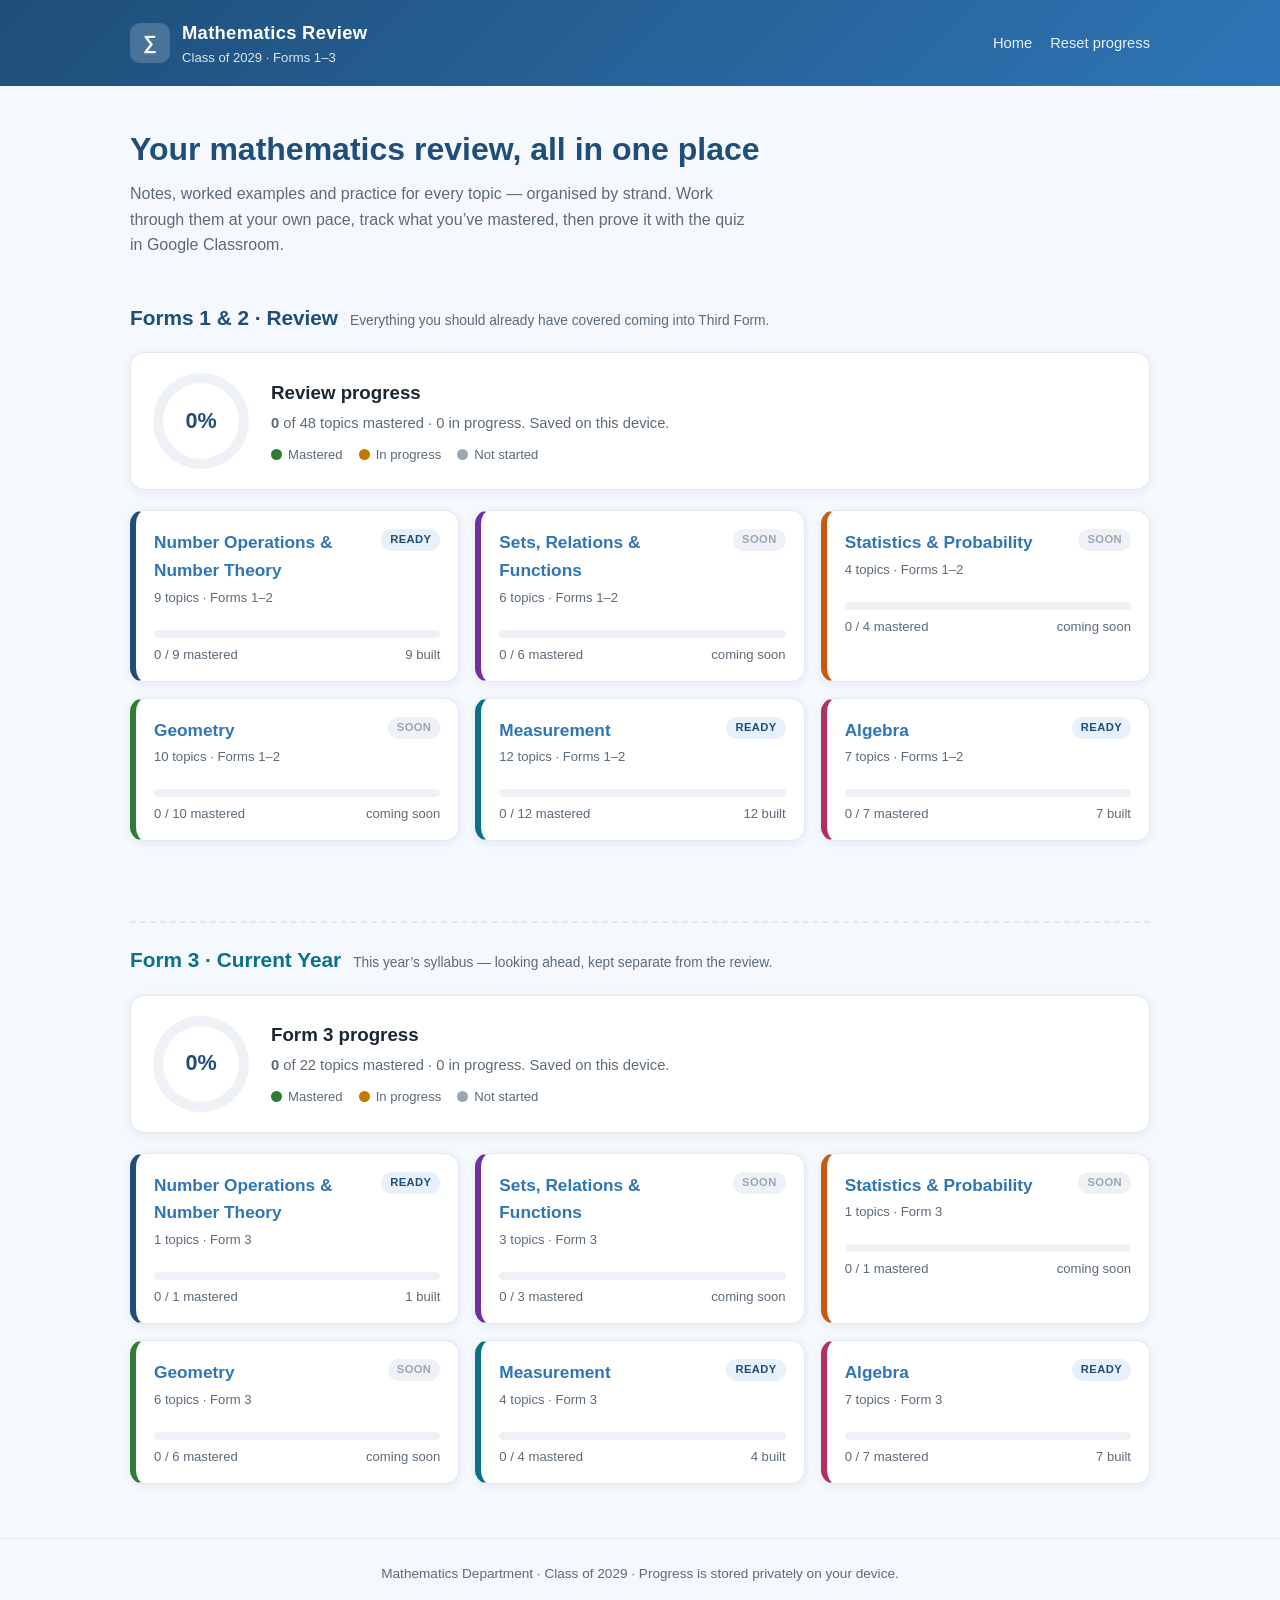
==== index.html @ c3cb2a72 "Add the Measurement strand (16 topics, Forms 1-3) Measurement is now fully authored: notes, worked e" ====
<!doctype html>
<html lang="en">
<head>
<meta charset="utf-8">
<meta name="viewport" content="width=device-width, initial-scale=1">
<title>Mathematics Review · Class of 2029</title>
<link rel="stylesheet" href="assets/style.css">
</head>
<body>
<header class="site"><div class="wrap">
  <div class="brand"><div class="logo">∑</div>
    <div><b>Mathematics Review</b><span>Class of 2029 · Forms 1–3</span></div></div>
  <nav><a href="index.html">Home</a><a href="#" onclick="Progress.reset();return false;">Reset progress</a></nav>
</div></header>

<div class="wrap">
  <section class="hero">
    <h1>Your mathematics review, all in one place</h1>
    <p>Notes, worked examples and practice for every topic — organised by strand. Work through them at your
       own pace, track what you’ve mastered, then prove it with the quiz in Google Classroom.</p>
  </section>

  <section class="group">
    <div class="grouphead"><h2>Forms 1 &amp; 2 · Review</h2>
      <span class="groupnote">Everything you should already have covered coming into Third Form.</span></div>
    <div class="overall">
      <div class="ring" id="ring-12"><b>0%</b></div>
      <div class="meta" id="meta-12"></div>
    </div>
    <div class="grid" id="grid-12"></div>
  </section>

  <section class="group form3">
    <div class="grouphead"><h2>Form 3 · Current Year</h2>
      <span class="groupnote">This year’s syllabus — looking ahead, kept separate from the review.</span></div>
    <div class="overall">
      <div class="ring" id="ring-3"><b>0%</b></div>
      <div class="meta" id="meta-3"></div>
    </div>
    <div class="grid" id="grid-3"></div>
  </section>
</div>

<footer class="site"><div class="wrap">Mathematics Department · Class of 2029 · Progress is stored privately on your device.</div></footer>

<script src="assets/data.js"></script>
<script src="assets/qgen.js"></script>
<script src="assets/content.js"></script>
<script src="assets/content-algebra.js"></script>
<script src="assets/content-measurement.js"></script>
<script src="assets/app.js"></script>
<script>renderHome();</script>
</body>
</html>
---- assets/style.css ----
/* Mathematics Review — Class of 2029 */
:root{
  --brand:#1F4E79; --accent:#2E75B6; --ink:#1a2733; --muted:#5b6b7a;
  --bg:#f5f8fc; --card:#ffffff; --line:#e2e9f1; --shadow:0 2px 10px rgba(31,78,121,.08);
  --ok:#2e7d32; --okbg:#e8f5e9; --warn:#c77700; --warnbg:#fff4e0; --none:#9aa7b3; --nonebg:#eef2f6;
  --s1:#1F4E79; --s2:#7030A0; --s3:#C55A11; --s4:#2E7D32; --s5:#0B7285; --s6:#B03060;
  --radius:14px;
}
*{box-sizing:border-box}
body{margin:0;font-family:'Segoe UI',Roboto,Helvetica,Arial,sans-serif;color:var(--ink);
  background:var(--bg);line-height:1.6;-webkit-font-smoothing:antialiased}
a{color:var(--accent);text-decoration:none}
a:hover{text-decoration:underline}
.wrap{max-width:1060px;margin:0 auto;padding:0 20px}

/* Header */
header.site{background:linear-gradient(135deg,var(--brand),var(--accent));color:#fff;padding:18px 0}
header.site .wrap{display:flex;align-items:center;justify-content:space-between;gap:16px;flex-wrap:wrap}
header.site .brand{display:flex;align-items:center;gap:12px}
header.site .brand b{font-size:1.15rem;letter-spacing:.3px}
header.site .brand span{opacity:.85;font-size:.82rem;display:block;font-weight:400}
header.site .logo{width:40px;height:40px;border-radius:10px;background:rgba(255,255,255,.18);
  display:grid;place-items:center;font-weight:800;font-size:1.2rem}
header.site nav a{color:#fff;opacity:.9;margin-left:18px;font-size:.92rem}
.crumbs{font-size:.85rem;color:var(--muted);padding:16px 0 0}

/* Hero */
.hero{padding:34px 0 10px}
.hero h1{margin:.1em 0 .2em;font-size:2rem;color:var(--brand)}
.hero p{margin:.2em 0;color:var(--muted);max-width:70ch}

/* Overall progress */
.overall{background:var(--card);border:1px solid var(--line);border-radius:var(--radius);
  box-shadow:var(--shadow);padding:20px 22px;margin:18px 0 6px;display:flex;
  align-items:center;gap:22px;flex-wrap:wrap}
.ring{--p:0;width:96px;height:96px;border-radius:50%;flex:0 0 auto;
  background:conic-gradient(var(--ok) calc(var(--p)*1%), var(--nonebg) 0);
  display:grid;place-items:center;position:relative}
.ring::after{content:'';position:absolute;inset:10px;background:var(--card);border-radius:50%}
.ring b{position:relative;z-index:1;font-size:1.35rem;color:var(--brand)}
.overall .meta{flex:1;min-width:220px}
.overall .meta h3{margin:0 0 4px}
.overall .meta p{margin:0;color:var(--muted);font-size:.92rem}
.legend{display:flex;gap:16px;flex-wrap:wrap;font-size:.82rem;color:var(--muted);margin-top:8px}
.legend span{display:inline-flex;align-items:center;gap:6px}
.dot{width:11px;height:11px;border-radius:50%;display:inline-block}
.dot.m{background:var(--ok)}.dot.p{background:var(--warn)}.dot.n{background:var(--none)}

/* Form groups */
.group{margin:26px 0 10px;padding:4px 0}
.group.form3{border-top:2px dashed var(--line);margin-top:36px;padding-top:20px}
.grouphead{display:flex;align-items:baseline;gap:12px;flex-wrap:wrap;margin:0 0 4px}
.grouphead h2{margin:0;font-size:1.3rem;color:var(--brand)}
.group.form3 .grouphead h2{color:var(--s5)}
.groupnote{color:var(--muted);font-size:.86rem}

/* Strand grid */
.grid{display:grid;grid-template-columns:repeat(auto-fill,minmax(300px,1fr));gap:16px;margin:20px 0 40px}
.scard{background:var(--card);border:1px solid var(--line);border-left:6px solid var(--sc,var(--brand));
  border-radius:var(--radius);box-shadow:var(--shadow);padding:18px 18px 16px;transition:transform .12s,box-shadow .12s}
.scard:hover{transform:translateY(-3px);box-shadow:0 8px 22px rgba(31,78,121,.14)}
.scard h3{margin:0 0 2px;font-size:1.08rem}
.scard .sub{color:var(--muted);font-size:.82rem;margin-bottom:12px}
.scard .bar{height:8px;background:var(--nonebg);border-radius:6px;overflow:hidden;margin:10px 0 6px}
.scard .bar>i{display:block;height:100%;background:var(--ok);width:0}
.scard .stat{font-size:.82rem;color:var(--muted);display:flex;justify-content:space-between}
.badge{font-size:.7rem;font-weight:700;padding:2px 9px;border-radius:20px;text-transform:uppercase;letter-spacing:.4px}
.badge.ready{background:#e7f0fb;color:var(--brand)}
.badge.soon{background:var(--nonebg);color:var(--none)}

/* Topic list on strand page */
.tlist{list-style:none;padding:0;margin:20px 0 40px;display:grid;gap:10px}
.trow{background:var(--card);border:1px solid var(--line);border-radius:12px;padding:14px 16px;
  display:flex;align-items:center;gap:14px;box-shadow:var(--shadow)}
.trow .code{font-variant-numeric:tabular-nums;color:var(--muted);font-size:.82rem;min-width:44px}
.trow .tt{flex:1}
.trow .tt b{display:block}
.trow .tt small{color:var(--muted)}
.status{font-size:.72rem;font-weight:700;padding:4px 11px;border-radius:20px;white-space:nowrap}
.status.m{background:var(--okbg);color:var(--ok)}
.status.p{background:var(--warnbg);color:var(--warn)}
.status.n{background:var(--nonebg);color:var(--none)}
.locked{opacity:.55}

/* Topic page */
.topic h1{color:var(--brand);margin:.2em 0 .1em;font-size:1.7rem}
.tagrow{display:flex;gap:8px;flex-wrap:wrap;margin:10px 0 4px}
.tag{font-size:.74rem;font-weight:600;padding:3px 10px;border-radius:20px;background:#eef3f9;color:var(--brand)}
.tag.strand{color:#fff}
.section{background:var(--card);border:1px solid var(--line);border-radius:var(--radius);
  box-shadow:var(--shadow);padding:20px 22px;margin:16px 0}
.section h2{margin:.1em 0 .5em;font-size:1.2rem;color:var(--brand);
  border-bottom:2px solid var(--line);padding-bottom:8px}
.objlist{list-style:none;padding:0;margin:0}
.objlist li{padding:7px 0 7px 30px;position:relative}
.objlist li::before{content:'✓';position:absolute;left:0;top:7px;color:var(--accent);font-weight:800}
.chips{display:flex;gap:8px;flex-wrap:wrap}
.chip{background:#eef3f9;border:1px solid var(--line);border-radius:20px;padding:5px 12px;font-size:.82rem;color:var(--brand)}
.chip.link{cursor:pointer}
.note p{margin:.4em 0}
.note h3{color:var(--accent);margin:1em 0 .2em;font-size:1.02rem}
.note ul{margin:.3em 0}
.formula{background:#f0f6fc;border-left:4px solid var(--accent);padding:10px 14px;border-radius:8px;
  margin:12px 0;font-size:1.05rem;overflow-x:auto}
.eg{border:1px solid var(--line);border-radius:12px;margin:12px 0;overflow:hidden}
.eg .q{background:#f7fafd;padding:12px 16px;font-weight:600}
.eg .reveal{padding:0 16px;max-height:0;overflow:hidden;transition:max-height .3s ease;background:#fff}
.eg.open .reveal{max-height:1400px;padding:12px 16px}
.eg .toggle{background:none;border:none;color:var(--accent);cursor:pointer;font-weight:600;
  padding:10px 16px;font-size:.9rem}
.eg ol{margin:.2em 0 .6em 1.1em}
.eg .ans{font-weight:700;color:var(--ok)}
sup{font-size:.72em}
.frac{display:inline-flex;flex-direction:column;text-align:center;vertical-align:middle;margin:0 2px;font-size:.9em}
.frac span:first-child{border-bottom:1.5px solid currentColor;padding:0 4px}
.frac span:last-child{padding:0 4px}

/* Practice */
.pq{border:1px solid var(--line);border-radius:12px;padding:14px 16px;margin:12px 0;background:#fff}
.pq .qn{font-weight:600;margin-bottom:10px}
.pq input[type=text]{padding:9px 12px;border:1.5px solid var(--line);border-radius:8px;font-size:1rem;width:180px}
.pq .opts{display:grid;gap:8px}
.pq .opts label{display:flex;gap:9px;align-items:center;padding:9px 12px;border:1.5px solid var(--line);
  border-radius:9px;cursor:pointer}
.pq .opts label:hover{border-color:var(--accent);background:#f7fafd}
.pq .fb{margin-top:9px;font-size:.9rem;font-weight:600;display:none}
.pq.correct .fb.ok{display:block;color:var(--ok)}
.pq.wrong .fb.no{display:block;color:#c0392b}
.pq .hint{font-size:.85rem;color:var(--muted);margin-top:6px;display:none}
.pq.wrong .hint{display:block}
.btn{background:var(--accent);color:#fff;border:none;border-radius:9px;padding:10px 18px;
  font-size:.95rem;font-weight:600;cursor:pointer}
.btn:hover{background:var(--brand)}
.btn.ghost{background:#fff;color:var(--accent);border:1.5px solid var(--accent)}
.btn.big{padding:12px 22px;font-size:1rem}
.btn:disabled{opacity:.5;cursor:not-allowed}
.pactions{margin-top:10px;display:flex;gap:8px;flex-wrap:wrap}
.pactions #newBtn{margin-left:auto}
.scorebox{margin:14px 0;padding:14px 16px;border-radius:12px;background:var(--nonebg);font-weight:600;display:none}
.scorebox.show{display:block}

/* Status control */
.statusctl{display:flex;gap:10px;flex-wrap:wrap;align-items:center}
.statusctl button{border:1.5px solid var(--line);background:#fff;border-radius:20px;padding:8px 16px;
  cursor:pointer;font-weight:600;font-size:.86rem;color:var(--muted)}
.statusctl button.active[data-s=mastered]{background:var(--okbg);color:var(--ok);border-color:var(--ok)}
.statusctl button.active[data-s=progress]{background:var(--warnbg);color:var(--warn);border-color:var(--warn)}
.statusctl button.active[data-s=none]{background:var(--nonebg);color:var(--ink);border-color:var(--none)}

.soonbox{background:var(--warnbg);border:1px dashed var(--warn);border-radius:12px;padding:16px 18px;color:#7a5200}
footer.site{border-top:1px solid var(--line);padding:24px 0;color:var(--muted);font-size:.85rem;text-align:center}
@media(max-width:560px){.hero h1{font-size:1.55rem}.overall{gap:14px}}
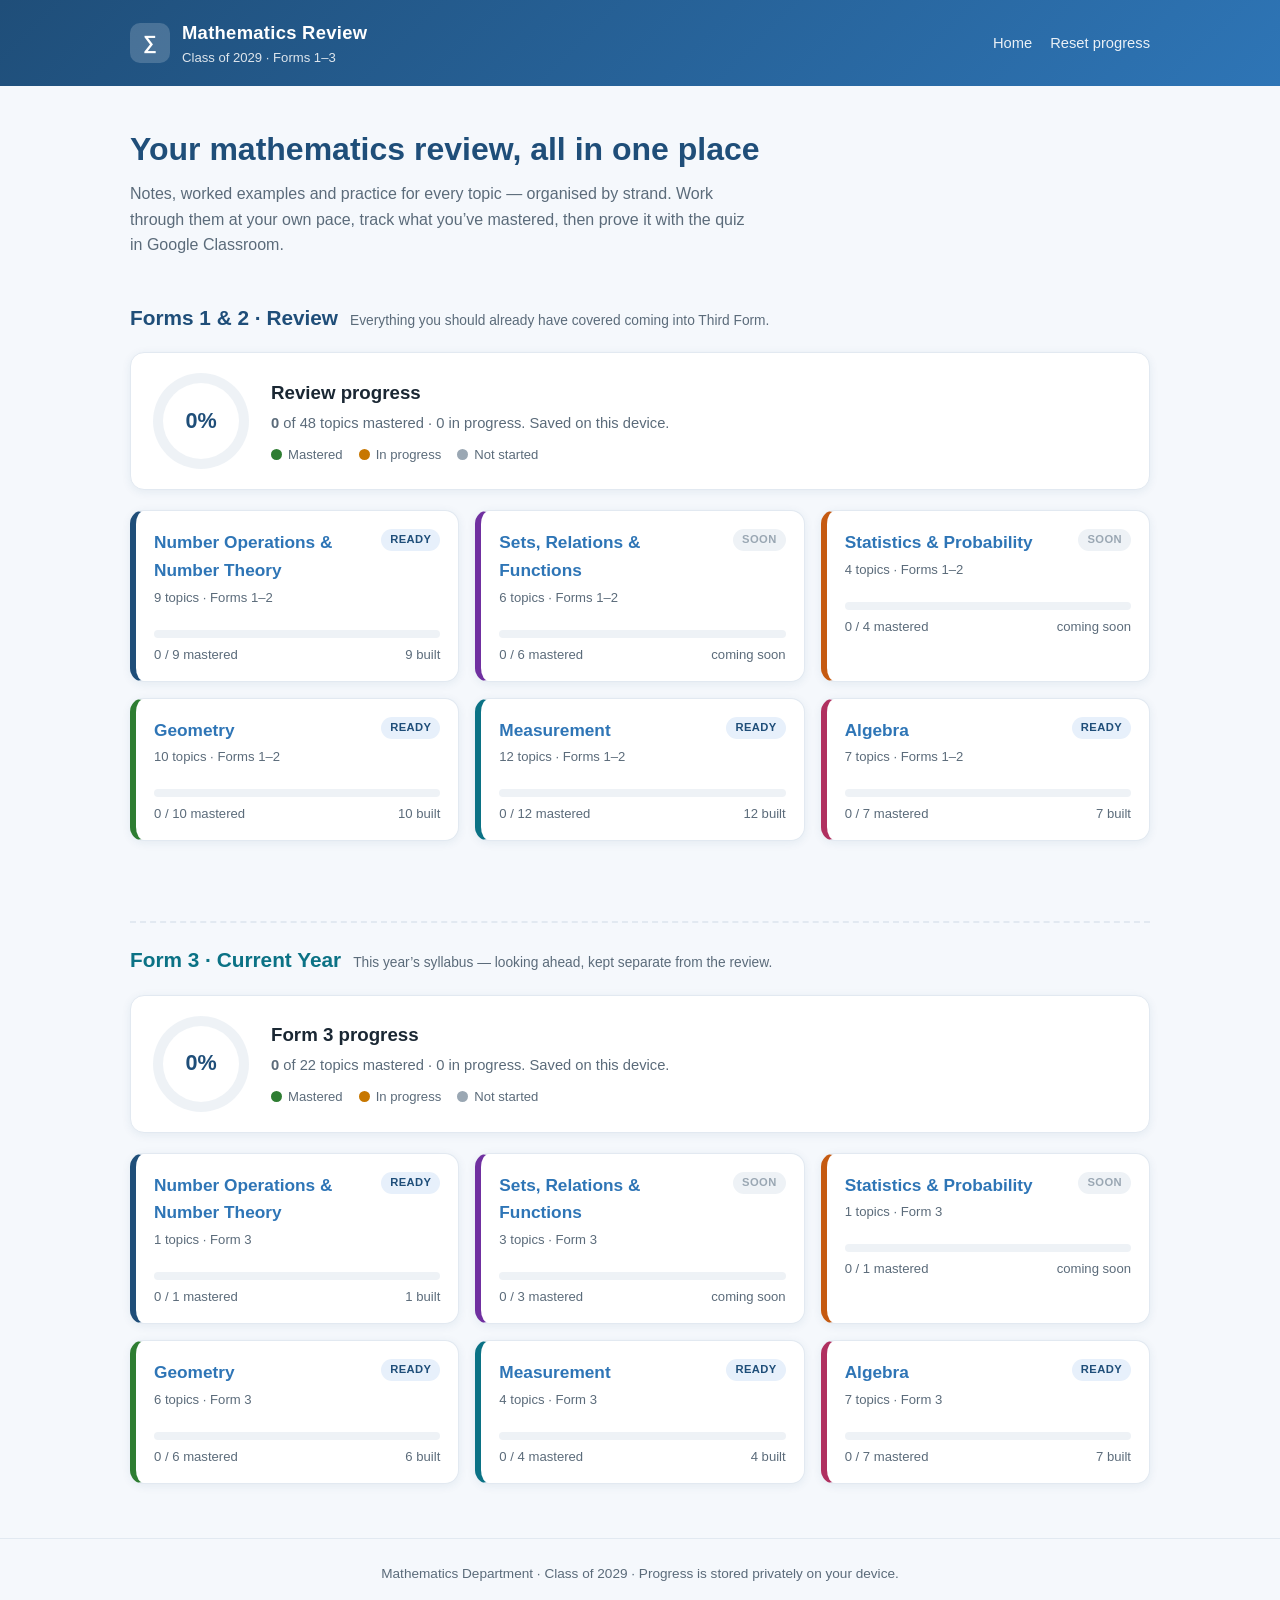
==== commit 677df780: "Add the Geometry strand (16 topics, Forms 1-3) Geometry is now fully authored: notes, worked example" ====
--- a/index.html
+++ b/index.html
@@ -48,6 +48,7 @@
 <script src="assets/content.js"></script>
 <script src="assets/content-algebra.js"></script>
 <script src="assets/content-measurement.js"></script>
+<script src="assets/content-geometry.js"></script>
 <script src="assets/app.js"></script>
 <script>renderHome();</script>
 </body>
--- a/assets/style.css
+++ b/assets/style.css
@@ -114,6 +114,10 @@
 .frac{display:inline-flex;flex-direction:column;text-align:center;vertical-align:middle;margin:0 2px;font-size:.9em}
 .frac span:first-child{border-bottom:1.5px solid currentColor;padding:0 4px}
 .frac span:last-child{padding:0 4px}
+/* column vector — stacked like a fraction but bracketed, with no dividing line */
+.vec{display:inline-flex;flex-direction:column;text-align:center;vertical-align:middle;margin:0 3px;
+     font-size:.9em;line-height:1.25;padding:2px 6px;border-left:2px solid currentColor;
+     border-right:2px solid currentColor;border-radius:4px}
 
 /* Practice */
 .pq{border:1px solid var(--line);border-radius:12px;padding:14px 16px;margin:12px 0;background:#fff}
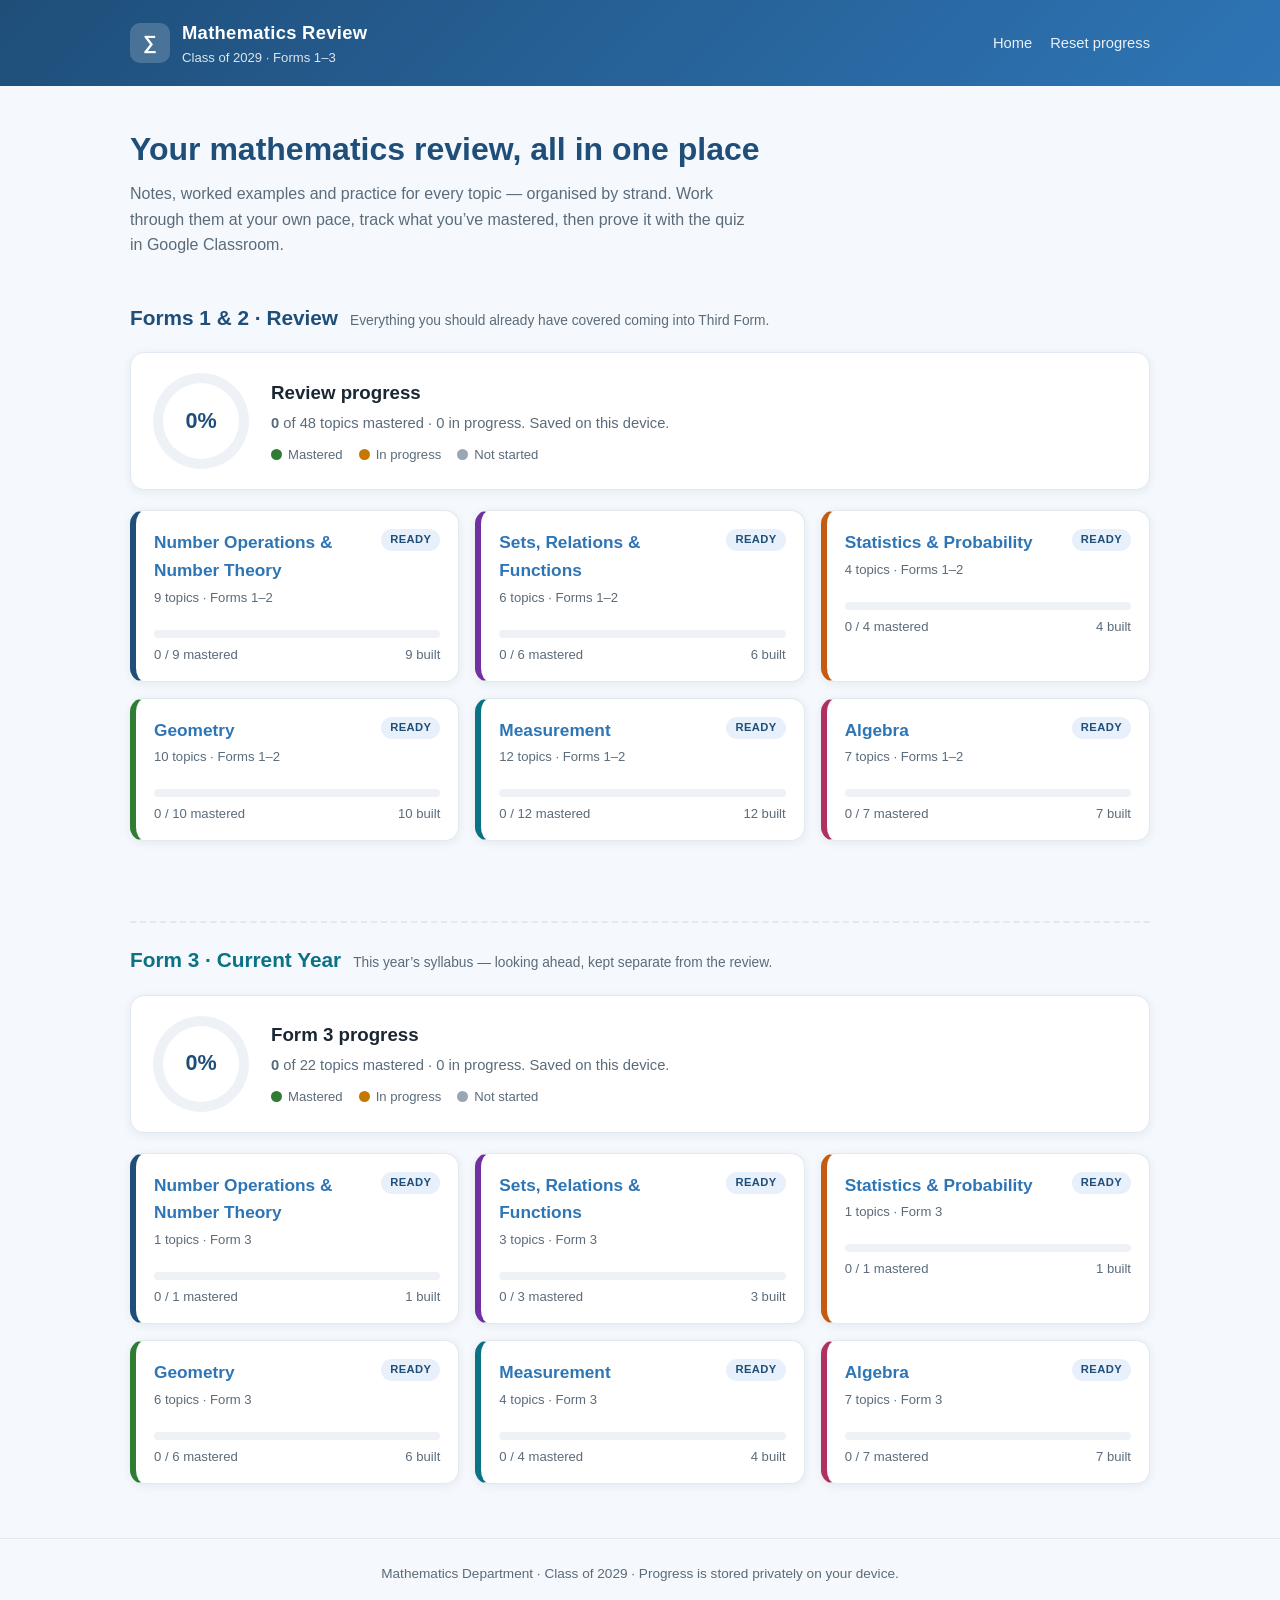
==== commit bdcf12db: "Add Sets and Statistics — all 70 topics are now built Sets, Relations & Functions (9 topics: 1.2.1-1" ====
--- a/index.html
+++ b/index.html
@@ -49,6 +49,8 @@
 <script src="assets/content-algebra.js"></script>
 <script src="assets/content-measurement.js"></script>
 <script src="assets/content-geometry.js"></script>
+<script src="assets/content-sets.js"></script>
+<script src="assets/content-statistics.js"></script>
 <script src="assets/app.js"></script>
 <script>renderHome();</script>
 </body>
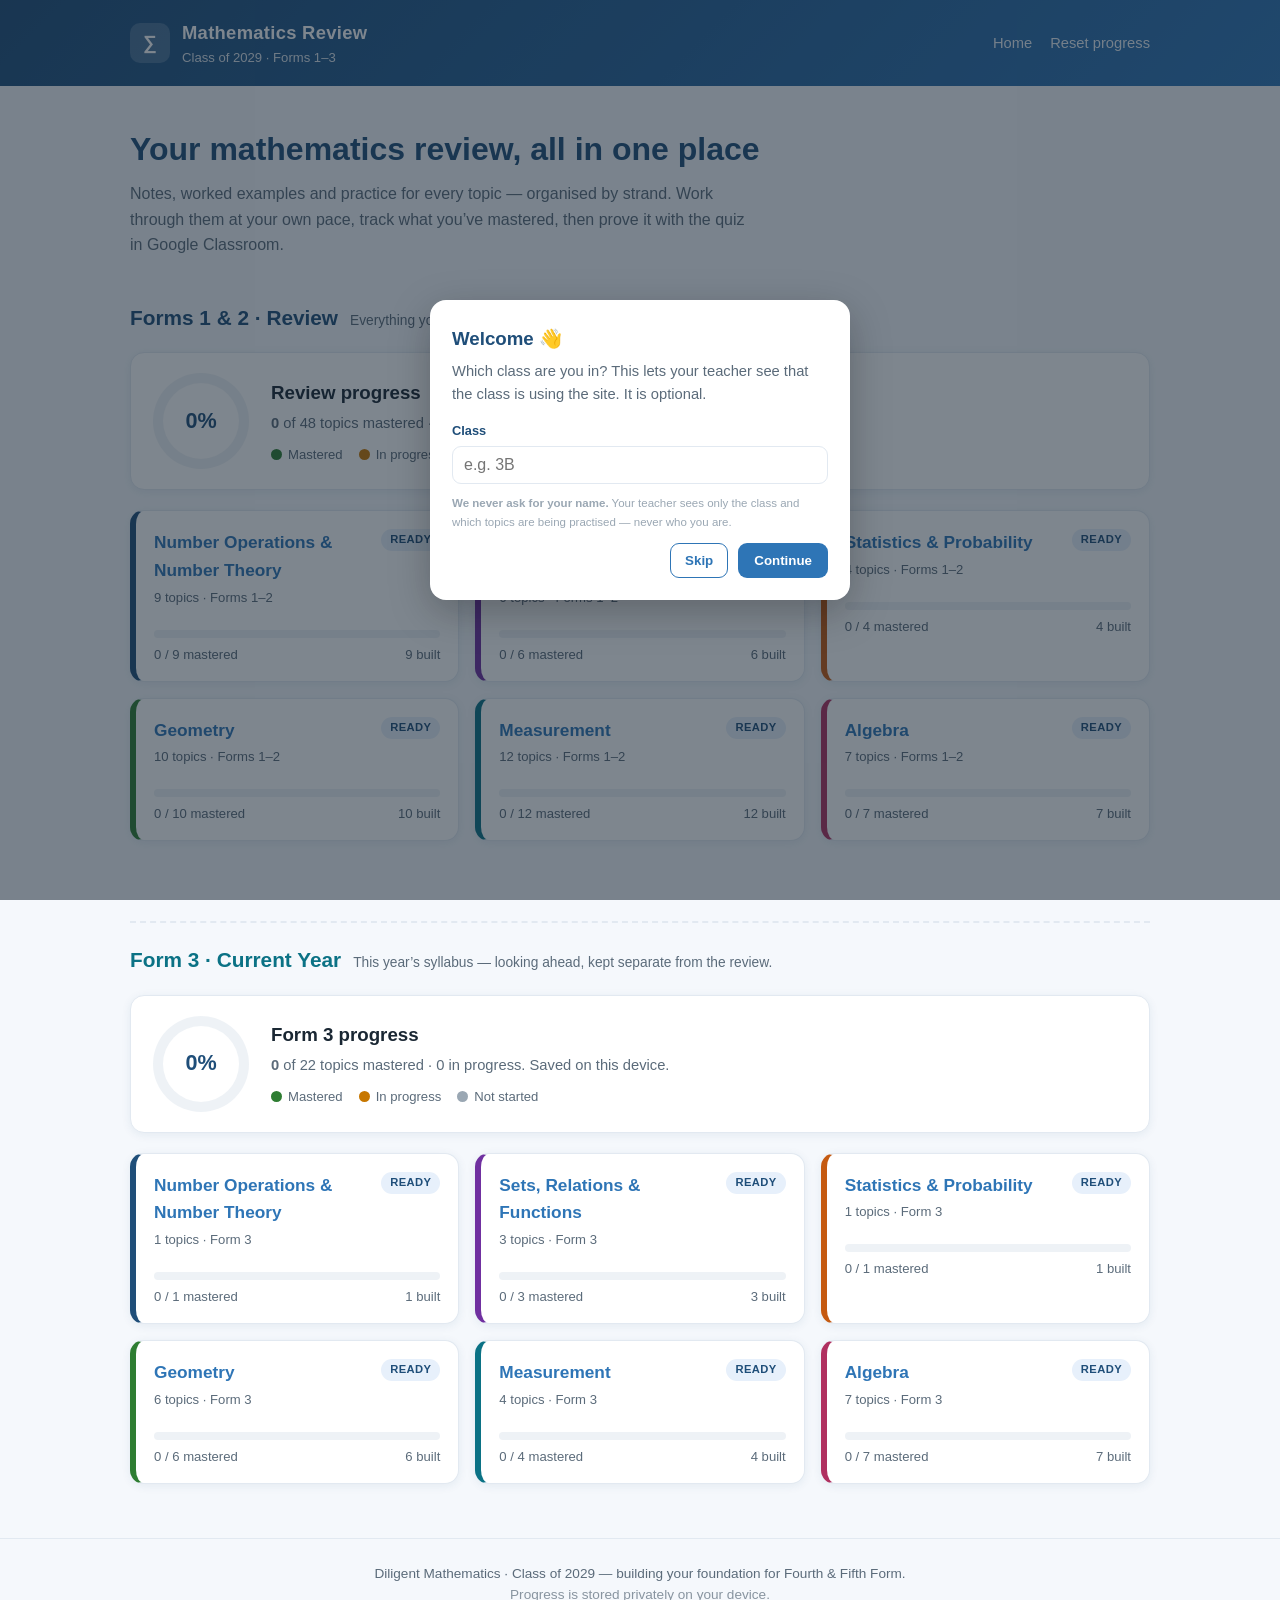
==== commit 4848216c: "Add practice papers and class-level usage analytics PRACTICE PAPERS (paper.html + paper.js) A CSEC/N" ====
--- a/index.html
+++ b/index.html
@@ -41,7 +41,7 @@
   </section>
 </div>
 
-<footer class="site"><div class="wrap">Mathematics Department · Class of 2029 · Progress is stored privately on your device.</div></footer>
+<footer class="site"><div class="wrap">Diligent Mathematics · Class of 2029 — building your foundation for Fourth &amp; Fifth Form.<br><span style="opacity:.7">Progress is stored privately on your device.</span></div></footer>
 
 <script src="assets/data.js"></script>
 <script src="assets/qgen.js"></script>
@@ -51,6 +51,10 @@
 <script src="assets/content-geometry.js"></script>
 <script src="assets/content-sets.js"></script>
 <script src="assets/content-statistics.js"></script>
+<script src="assets/content-practice-tiers.js"></script>
+<script src="assets/content-diagrams.js"></script>
+<script src="assets/content-exam-style.js"></script>
+<script src="assets/analytics.js"></script>
 <script src="assets/app.js"></script>
 <script>renderHome();</script>
 </body>
--- a/assets/style.css
+++ b/assets/style.css
@@ -154,3 +154,54 @@
 .soonbox{background:var(--warnbg);border:1px dashed var(--warn);border-radius:12px;padding:16px 18px;color:#7a5200}
 footer.site{border-top:1px solid var(--line);padding:24px 0;color:var(--muted);font-size:.85rem;text-align:center}
 @media(max-width:560px){.hero h1{font-size:1.55rem}.overall{gap:14px}}
+
+/* Practice difficulty tiers — a heading introduces each level */
+.tierhead{display:flex;align-items:baseline;gap:10px;flex-wrap:wrap;
+  margin:26px 0 4px;padding:9px 14px;border-radius:10px;border-left:5px solid}
+.tierhead:first-child{margin-top:8px}
+.tierhead b{font-size:1rem;letter-spacing:.2px}
+.tierhead span{color:var(--muted);font-size:.84rem}
+.tier-basic{background:#eaf6ec;border-left-color:#2e7d32}
+.tier-basic b{color:#2e7d32}
+.tier-intermediate{background:#e7f0fb;border-left-color:#1F4E79}
+.tier-intermediate b{color:#1F4E79}
+.tier-advanced{background:#fdecea;border-left-color:#b3261e}
+.tier-advanced b{color:#b3261e}
+@media(max-width:560px){.tierhead{flex-direction:column;gap:2px}}
+
+/* Paper mode */
+.paperwrap{margin:18px 0 60px}
+.paper-controls{display:flex;gap:8px;flex-wrap:wrap;align-items:center;margin:14px 0}
+.paper-controls .clock{margin-left:auto;font-weight:700;color:var(--brand);font-variant-numeric:tabular-nums}
+.paper-sheet{background:#fff;border:1px solid var(--line);border-radius:12px;box-shadow:var(--shadow);
+  padding:34px 40px;max-width:820px;margin:0 auto;font-family:Georgia,'Times New Roman',serif;color:#1a2733}
+.paper-head{text-align:center;border-bottom:2px solid #1a2733;padding-bottom:14px;margin-bottom:18px}
+.paper-code{font-size:.8rem;letter-spacing:2px;color:#5b6b7a}
+.paper-head h1{font-size:1.7rem;letter-spacing:3px;margin:6px 0 2px}
+.paper-head h2{font-size:1.15rem;font-weight:600;margin:2px 0;color:var(--brand)}
+.paper-sub{color:#5b6b7a;font-size:.9rem;margin-bottom:10px}
+.paper-meta{margin:8px auto;border-collapse:collapse;font-size:.9rem}
+.paper-meta td{border:1px solid #cbd5e0;padding:5px 16px}
+.paper-instr{font-size:.9rem;margin:12px 4px 0;text-align:left}
+.paper-q{display:flex;gap:12px;padding:14px 0;border-bottom:1px dashed #e2e9f1;page-break-inside:avoid}
+.paper-qnum{font-weight:700;min-width:26px}
+.paper-qbody{flex:1;position:relative}
+.paper-qtext{line-height:1.7}
+.paper-opts{margin:8px 0 0;padding-left:26px}
+.paper-opts li{padding:3px 0}
+.paper-answerline{color:#5b6b7a;margin-top:12px;font-size:.95rem}
+.paper-work{min-height:52px}
+.paper-marks{position:absolute;right:0;top:0;font-weight:700;color:#5b6b7a}
+.paper-key{margin-top:22px;border-top:2px solid #1a2733;padding-top:12px}
+.paper-key h3{margin:.2em 0;color:var(--brand)}
+.paper-key ol{padding-left:24px}
+.paper-key li{padding:3px 0}
+.paper-key .km{color:#9aa7b3;font-size:.8rem}
+.paper-total{font-weight:700;margin-top:8px}
+.paper-launch{display:inline-flex;align-items:center;gap:8px}
+@media print{
+  .no-print,header.site,.paper-controls,footer.site{display:none !important}
+  body{background:#fff}
+  .paper-sheet{box-shadow:none;border:none;max-width:none;padding:0}
+  .paper-key{page-break-before:always}
+}
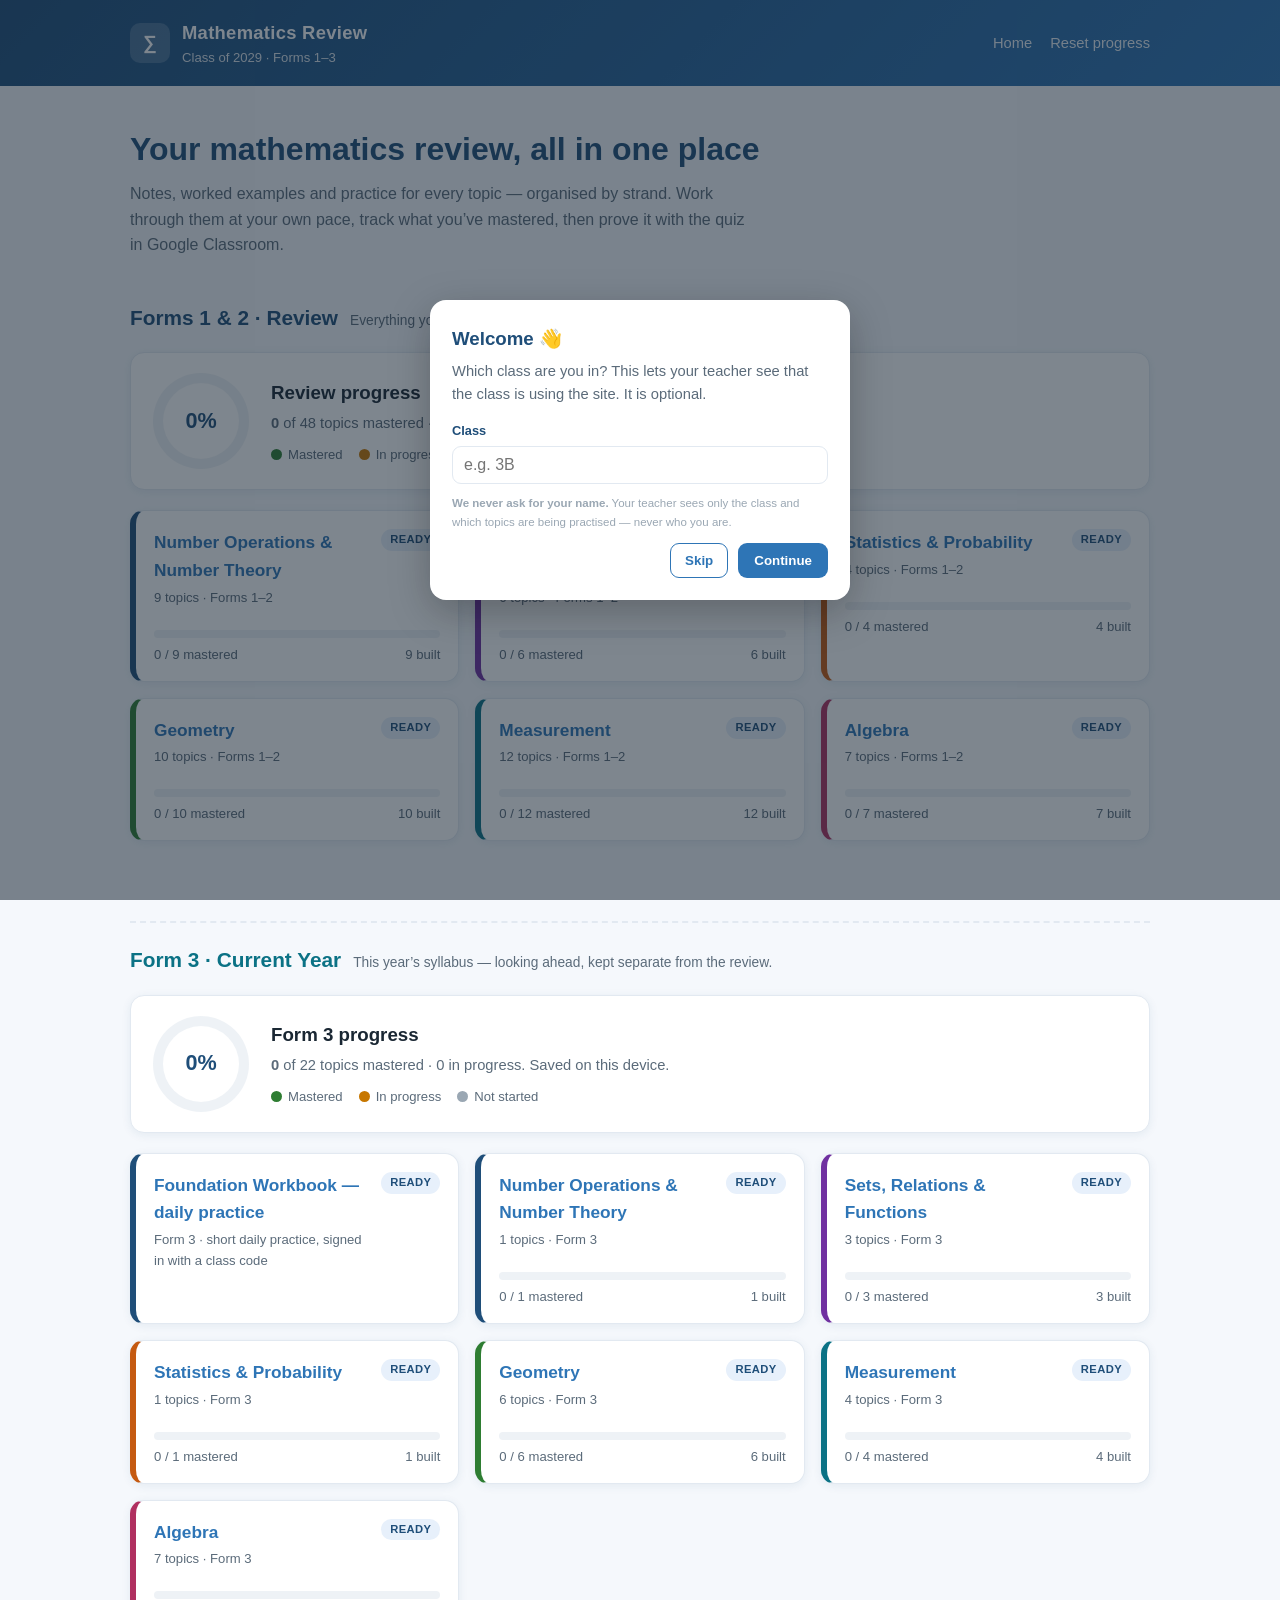
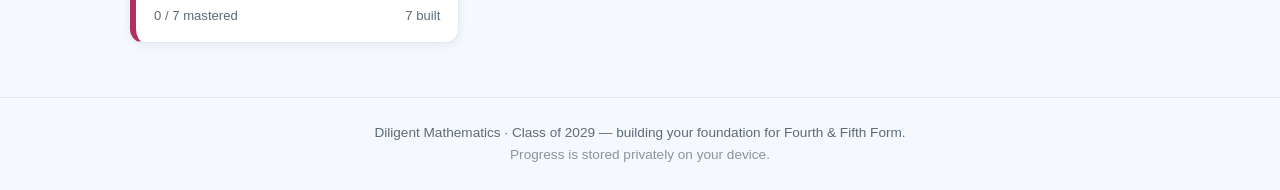
==== commit f7267030: "Add Form 3 Foundation Workbook (daily practice) with class-code response logging Co-Authored-By: Cla" ====
--- a/index.html
+++ b/index.html
@@ -37,7 +37,15 @@
       <div class="ring" id="ring-3"><b>0%</b></div>
       <div class="meta" id="meta-3"></div>
     </div>
-    <div class="grid" id="grid-3"></div>
+    <div class="grid" id="grid-3">
+      <a class="scard" href="foundation/" style="--sc:var(--brand)">
+        <div style="display:flex;justify-content:space-between;align-items:start;gap:8px">
+          <div><h3>Foundation Workbook — daily practice</h3>
+            <div class="sub">Form 3 · short daily practice, signed in with a class code</div></div>
+          <span class="badge ready">Ready</span>
+        </div>
+      </a>
+    </div>
   </section>
 </div>
 
